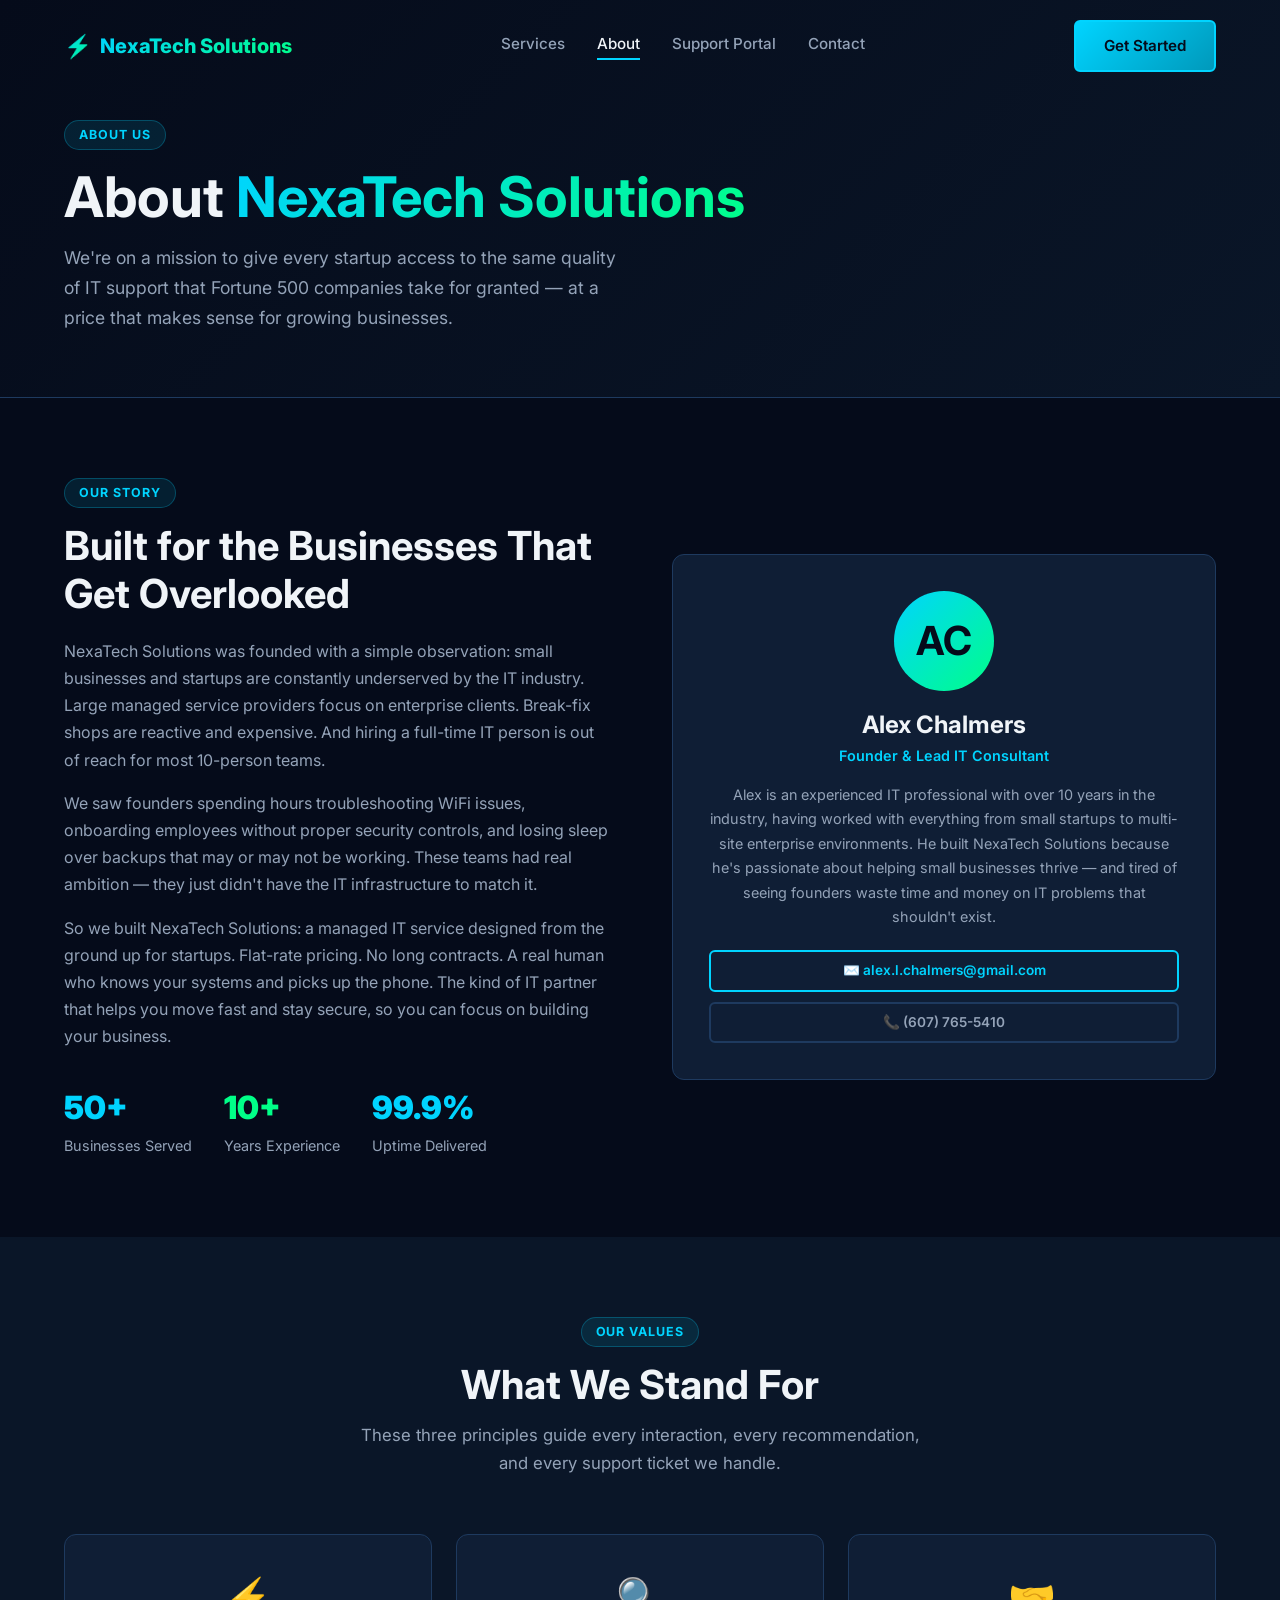
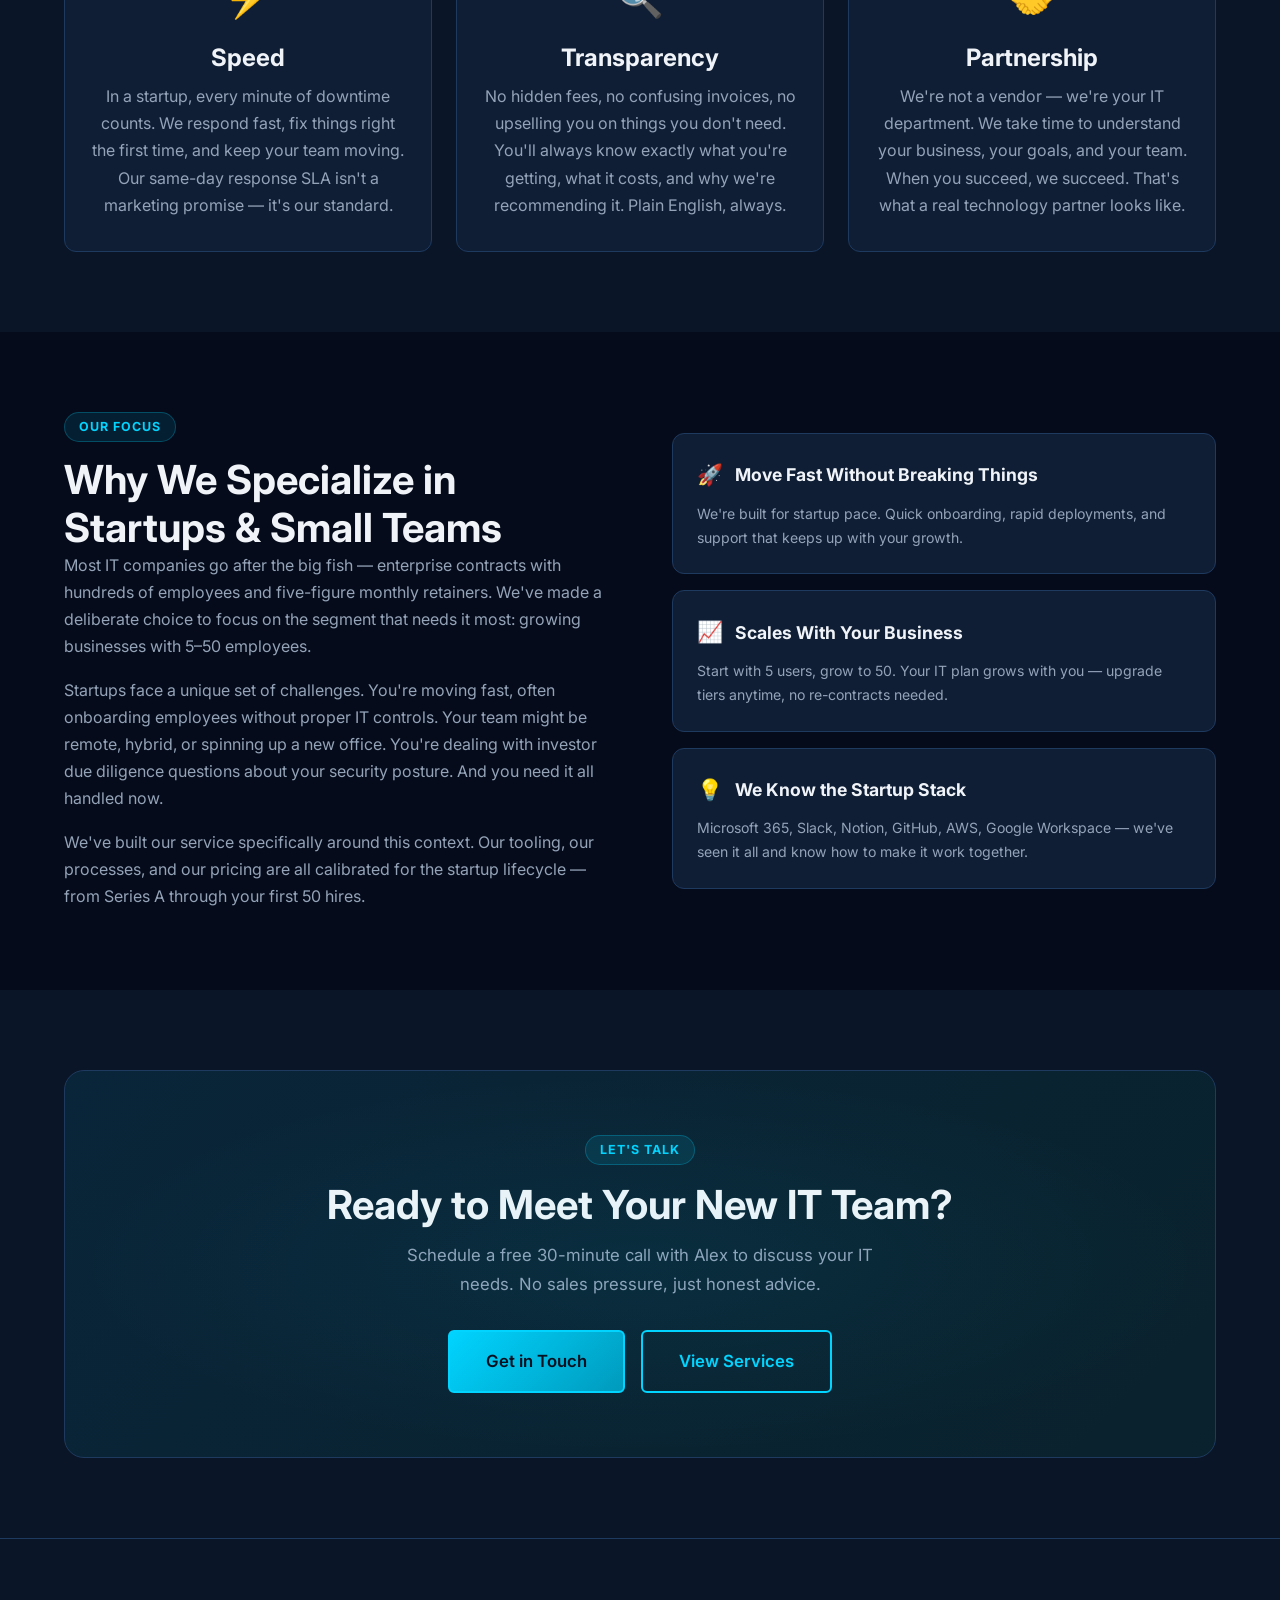
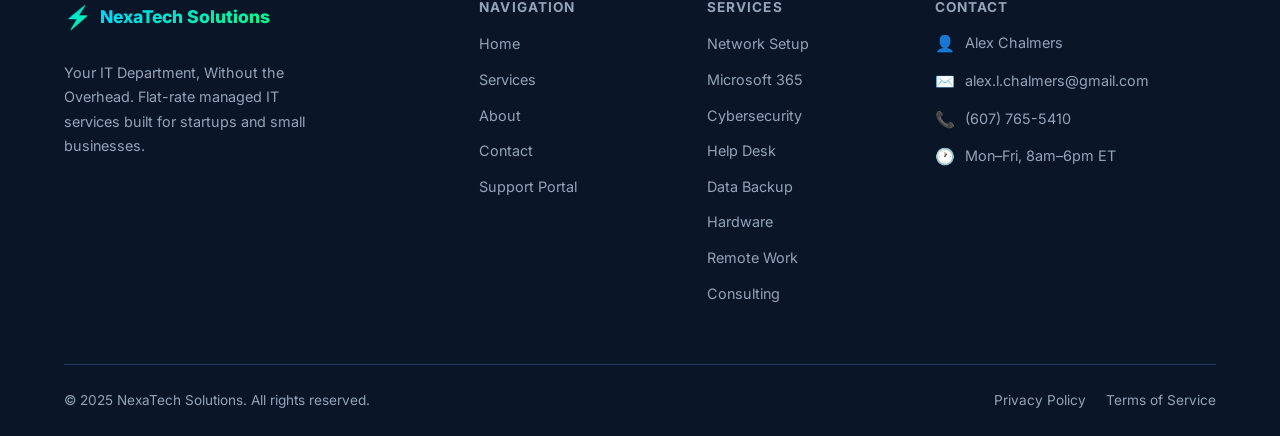
==== about.html @ a49eac21 "Initial commit of NexaTech Solutions IT services app Includes the customer portal, admin panel, tick" ====
<!DOCTYPE html>
<html lang="en">
<head>
  <meta charset="UTF-8" />
  <meta name="viewport" content="width=device-width, initial-scale=1.0" />
  <meta name="description" content="About NexaTech Solutions — Founded by Alex Chalmers to give startups access to enterprise-level IT support without enterprise cost." />
  <title>About — NexaTech Solutions</title>
  <link rel="stylesheet" href="assets/css/styles.css" />
  <link rel="preconnect" href="https://fonts.googleapis.com" />
  <link rel="preconnect" href="https://fonts.gstatic.com" crossorigin />
  <link href="https://fonts.googleapis.com/css2?family=Inter:wght@300;400;500;600;700;800;900&display=swap" rel="stylesheet" />
</head>
<body>

  <!-- NAVIGATION -->
  <nav class="navbar" id="navbar">
    <div class="container">
      <div class="nav-inner">
        <a href="index.html" class="nav-logo">
          <span class="logo-icon">⚡</span>
          <span>NexaTech Solutions</span>
        </a>
        <div class="nav-links">
          <a href="services.html">Services</a>
          <a href="about.html" class="active">About</a>
          <a href="portal/index.php">Support Portal</a>
          <a href="contact.html">Contact</a>
        </div>
        <div class="nav-cta">
          <a href="contact.html" class="btn btn-primary">Get Started</a>
        </div>
        <button class="hamburger" id="hamburger" aria-label="Toggle menu">
          <span></span><span></span><span></span>
        </button>
      </div>
      <div class="mobile-menu" id="mobile-menu">
        <a href="services.html">Services</a>
        <a href="about.html">About</a>
        <a href="portal/index.php">Support Portal</a>
        <a href="contact.html">Contact</a>
        <a href="contact.html" class="btn btn-primary">Get Started</a>
      </div>
    </div>
  </nav>

  <!-- PAGE HERO -->
  <section class="page-hero">
    <div class="container">
      <div class="section-tag">About Us</div>
      <h1>About <span class="gradient-text">NexaTech Solutions</span></h1>
      <p>We're on a mission to give every startup access to the same quality of IT support that Fortune 500 companies take for granted — at a price that makes sense for growing businesses.</p>
    </div>
  </section>

  <!-- OUR STORY -->
  <section class="section">
    <div class="container">
      <div class="about-story animate-on-scroll">
        <div class="about-story-text">
          <div class="section-tag">Our Story</div>
          <h2>Built for the Businesses That Get Overlooked</h2>
          <p>NexaTech Solutions was founded with a simple observation: small businesses and startups are constantly underserved by the IT industry. Large managed service providers focus on enterprise clients. Break-fix shops are reactive and expensive. And hiring a full-time IT person is out of reach for most 10-person teams.</p>
          <p>We saw founders spending hours troubleshooting WiFi issues, onboarding employees without proper security controls, and losing sleep over backups that may or may not be working. These teams had real ambition — they just didn't have the IT infrastructure to match it.</p>
          <p>So we built NexaTech Solutions: a managed IT service designed from the ground up for startups. Flat-rate pricing. No long contracts. A real human who knows your systems and picks up the phone. The kind of IT partner that helps you move fast and stay secure, so you can focus on building your business.</p>
          <div style="display:flex;gap:32px;margin-top:32px;flex-wrap:wrap;">
            <div>
              <div style="font-size:2rem;font-weight:900;color:var(--accent-cyan);">50+</div>
              <div style="font-size:.9rem;color:var(--text-secondary);">Businesses Served</div>
            </div>
            <div>
              <div style="font-size:2rem;font-weight:900;color:var(--accent-green);">10+</div>
              <div style="font-size:.9rem;color:var(--text-secondary);">Years Experience</div>
            </div>
            <div>
              <div style="font-size:2rem;font-weight:900;color:var(--accent-cyan);">99.9%</div>
              <div style="font-size:.9rem;color:var(--text-secondary);">Uptime Delivered</div>
            </div>
          </div>
        </div>

        <div class="about-profile">
          <div class="profile-avatar">AC</div>
          <h3>Alex Chalmers</h3>
          <div class="title">Founder &amp; Lead IT Consultant</div>
          <p>Alex is an experienced IT professional with over 10 years in the industry, having worked with everything from small startups to multi-site enterprise environments. He built NexaTech Solutions because he's passionate about helping small businesses thrive — and tired of seeing founders waste time and money on IT problems that shouldn't exist.</p>
          <div style="margin-top:20px;display:flex;flex-direction:column;gap:10px;">
            <a href="mailto:alex.l.chalmers@gmail.com" class="btn btn-outline btn-sm" style="justify-content:center;">✉️ alex.l.chalmers@gmail.com</a>
            <a href="tel:+16077655410" class="btn btn-ghost btn-sm" style="justify-content:center;">📞 (607) 765-5410</a>
          </div>
        </div>
      </div>
    </div>
  </section>

  <!-- MISSION & VALUES -->
  <section class="section" style="background: var(--bg-secondary);">
    <div class="container">
      <div class="section-header centered">
        <div class="section-tag">Our Values</div>
        <h2>What We Stand For</h2>
        <p>These three principles guide every interaction, every recommendation, and every support ticket we handle.</p>
      </div>

      <div class="values-grid">
        <div class="value-card animate-on-scroll">
          <span class="value-icon">⚡</span>
          <h3>Speed</h3>
          <p>In a startup, every minute of downtime counts. We respond fast, fix things right the first time, and keep your team moving. Our same-day response SLA isn't a marketing promise — it's our standard.</p>
        </div>
        <div class="value-card animate-on-scroll delay-2">
          <span class="value-icon">🔍</span>
          <h3>Transparency</h3>
          <p>No hidden fees, no confusing invoices, no upselling you on things you don't need. You'll always know exactly what you're getting, what it costs, and why we're recommending it. Plain English, always.</p>
        </div>
        <div class="value-card animate-on-scroll delay-3">
          <span class="value-icon">🤝</span>
          <h3>Partnership</h3>
          <p>We're not a vendor — we're your IT department. We take time to understand your business, your goals, and your team. When you succeed, we succeed. That's what a real technology partner looks like.</p>
        </div>
      </div>
    </div>
  </section>

  <!-- WHY WE FOCUS ON STARTUPS -->
  <section class="section">
    <div class="container">
      <div style="display:grid;grid-template-columns:1fr 1fr;gap:64px;align-items:center;" class="animate-on-scroll">
        <div>
          <div class="section-tag">Our Focus</div>
          <h2>Why We Specialize in Startups &amp; Small Teams</h2>
          <p style="margin-bottom:16px;">Most IT companies go after the big fish — enterprise contracts with hundreds of employees and five-figure monthly retainers. We've made a deliberate choice to focus on the segment that needs it most: growing businesses with 5–50 employees.</p>
          <p style="margin-bottom:16px;">Startups face a unique set of challenges. You're moving fast, often onboarding employees without proper IT controls. Your team might be remote, hybrid, or spinning up a new office. You're dealing with investor due diligence questions about your security posture. And you need it all handled now.</p>
          <p>We've built our service specifically around this context. Our tooling, our processes, and our pricing are all calibrated for the startup lifecycle — from Series A through your first 50 hires.</p>
        </div>
        <div style="display:flex;flex-direction:column;gap:16px;">
          <div class="service-card" style="padding:24px;">
            <div style="display:flex;align-items:center;gap:12px;margin-bottom:10px;">
              <span style="font-size:1.3rem;">🚀</span>
              <h4 style="margin:0;">Move Fast Without Breaking Things</h4>
            </div>
            <p style="font-size:.88rem;margin:0;">We're built for startup pace. Quick onboarding, rapid deployments, and support that keeps up with your growth.</p>
          </div>
          <div class="service-card" style="padding:24px;">
            <div style="display:flex;align-items:center;gap:12px;margin-bottom:10px;">
              <span style="font-size:1.3rem;">📈</span>
              <h4 style="margin:0;">Scales With Your Business</h4>
            </div>
            <p style="font-size:.88rem;margin:0;">Start with 5 users, grow to 50. Your IT plan grows with you — upgrade tiers anytime, no re-contracts needed.</p>
          </div>
          <div class="service-card" style="padding:24px;">
            <div style="display:flex;align-items:center;gap:12px;margin-bottom:10px;">
              <span style="font-size:1.3rem;">💡</span>
              <h4 style="margin:0;">We Know the Startup Stack</h4>
            </div>
            <p style="font-size:.88rem;margin:0;">Microsoft 365, Slack, Notion, GitHub, AWS, Google Workspace — we've seen it all and know how to make it work together.</p>
          </div>
        </div>
      </div>
    </div>
  </section>

  <!-- BOTTOM CTA -->
  <section class="section" style="background: var(--bg-secondary);">
    <div class="container">
      <div class="cta-section animate-on-scroll">
        <div class="section-tag" style="margin-bottom:16px;">Let's Talk</div>
        <h2>Ready to Meet Your New IT Team?</h2>
        <p>Schedule a free 30-minute call with Alex to discuss your IT needs. No sales pressure, just honest advice.</p>
        <div class="ctas">
          <a href="contact.html" class="btn btn-primary btn-lg">Get in Touch</a>
          <a href="services.html" class="btn btn-outline btn-lg">View Services</a>
        </div>
      </div>
    </div>
  </section>

  <!-- FOOTER -->
  <footer class="footer">
    <div class="container">
      <div class="footer-grid">
        <div class="footer-brand">
          <a href="index.html" class="nav-logo">
            <span class="logo-icon">⚡</span>
            <span>NexaTech Solutions</span>
          </a>
          <p style="margin-top:12px;">Your IT Department, Without the Overhead. Flat-rate managed IT services built for startups and small businesses.</p>
        </div>
        <div class="footer-col">
          <h4>Navigation</h4>
          <ul>
            <li><a href="index.html">Home</a></li>
            <li><a href="services.html">Services</a></li>
            <li><a href="about.html">About</a></li>
            <li><a href="contact.html">Contact</a></li>
            <li><a href="portal/index.php">Support Portal</a></li>
          </ul>
        </div>
        <div class="footer-col">
          <h4>Services</h4>
          <ul>
            <li><a href="services.html#network">Network Setup</a></li>
            <li><a href="services.html#cloud">Microsoft 365</a></li>
            <li><a href="services.html#security">Cybersecurity</a></li>
            <li><a href="services.html#helpdesk">Help Desk</a></li>
            <li><a href="services.html#backup">Data Backup</a></li>
            <li><a href="services.html#hardware">Hardware</a></li>
            <li><a href="services.html#remote">Remote Work</a></li>
            <li><a href="services.html#consulting">Consulting</a></li>
          </ul>
        </div>
        <div class="footer-col">
          <h4>Contact</h4>
          <div class="footer-contact-item"><span class="icon">👤</span><span>Alex Chalmers</span></div>
          <div class="footer-contact-item"><span class="icon">✉️</span><a href="mailto:alex.l.chalmers@gmail.com">alex.l.chalmers@gmail.com</a></div>
          <div class="footer-contact-item"><span class="icon">📞</span><a href="tel:+16077655410">(607) 765-5410</a></div>
          <div class="footer-contact-item"><span class="icon">🕐</span><span>Mon–Fri, 8am–6pm ET</span></div>
        </div>
      </div>
      <div class="footer-bottom">
        <p>&copy; 2025 NexaTech Solutions. All rights reserved.</p>
        <div style="display:flex;gap:20px;">
          <a href="#">Privacy Policy</a>
          <a href="#">Terms of Service</a>
        </div>
      </div>
    </div>
  </footer>

  <script src="assets/js/main.js?v=2"></script>
</body>
</html>
---- assets/css/styles.css ----
/* ============================================================
   NexaTech Solutions — styles.css
   Dark, techy, startup-friendly theme
   ============================================================ */

/* --- Google Font Import --- */
@import url('https://fonts.googleapis.com/css2?family=Inter:wght@300;400;500;600;700;800;900&display=swap');

/* --- CSS Custom Properties --- */
:root {
  --bg-primary:    #050b1a;
  --bg-secondary:  #0a1628;
  --bg-card:       #0f1e35;
  --accent-cyan:   #00d4ff;
  --accent-green:  #00ff88;
  --text-primary:  #f0f4f8;
  --text-secondary:#94a3b8;
  --border:        #1e3a5f;

  --font-family: 'Inter', -apple-system, BlinkMacSystemFont, 'Segoe UI', sans-serif;
  --radius-sm:   6px;
  --radius-md:   12px;
  --radius-lg:   20px;
  --shadow-sm:   0 2px 8px rgba(0,0,0,.4);
  --shadow-md:   0 4px 24px rgba(0,0,0,.5);
  --shadow-lg:   0 8px 48px rgba(0,0,0,.6);
  --transition:  0.25s ease;
}

/* --- Reset / Normalize --- */
*, *::before, *::after { box-sizing: border-box; margin: 0; padding: 0; }
html { scroll-behavior: smooth; font-size: 16px; }
body {
  font-family: var(--font-family);
  background: var(--bg-primary);
  color: var(--text-primary);
  line-height: 1.6;
  overflow-x: hidden;
}
img { max-width: 100%; display: block; }
a { color: var(--accent-cyan); text-decoration: none; transition: color var(--transition); }
a:hover { color: var(--accent-green); }
ul { list-style: none; }
button { font-family: var(--font-family); cursor: pointer; border: none; outline: none; }
input, textarea, select {
  font-family: var(--font-family);
  outline: none;
  border: none;
  background: transparent;
}

/* --- Typography System --- */
h1,h2,h3,h4,h5,h6 {
  font-weight: 700;
  line-height: 1.2;
  color: var(--text-primary);
}
h1 { font-size: clamp(2rem, 5vw, 3.5rem); }
h2 { font-size: clamp(1.6rem, 3.5vw, 2.5rem); }
h3 { font-size: clamp(1.2rem, 2.5vw, 1.5rem); }
h4 { font-size: 1.1rem; }
p  { color: var(--text-secondary); line-height: 1.7; }
small { font-size: .85rem; color: var(--text-secondary); }

.gradient-text {
  background: linear-gradient(135deg, var(--accent-cyan), var(--accent-green));
  -webkit-background-clip: text;
  -webkit-text-fill-color: transparent;
  background-clip: text;
}

/* --- Utility Classes --- */
.container { max-width: 1200px; margin: 0 auto; padding: 0 24px; }
.section    { padding: 80px 0; }
.section-sm { padding: 48px 0; }
.text-center { text-align: center; }
.text-left   { text-align: left; }
.flex        { display: flex; }
.flex-center { display: flex; align-items: center; justify-content: center; }
.flex-between{ display: flex; align-items: center; justify-content: space-between; }
.flex-col    { flex-direction: column; }
.gap-1       { gap: 8px; }
.gap-2       { gap: 16px; }
.gap-3       { gap: 24px; }
.gap-4       { gap: 32px; }
.mt-1 { margin-top: 8px; }
.mt-2 { margin-top: 16px; }
.mt-3 { margin-top: 24px; }
.mt-4 { margin-top: 32px; }
.mb-1 { margin-bottom: 8px; }
.mb-2 { margin-bottom: 16px; }
.mb-3 { margin-bottom: 24px; }
.mb-4 { margin-bottom: 32px; }
.hidden { display: none !important; }
.sr-only { position:absolute; width:1px; height:1px; overflow:hidden; clip:rect(0,0,0,0); }

/* Scroll animation targets */
.animate-on-scroll { opacity: 0; transform: translateY(30px); transition: opacity .6s ease, transform .6s ease; }
.animate-on-scroll.visible { opacity: 1; transform: translateY(0); }

/* --- Buttons --- */
.btn {
  display: inline-flex;
  align-items: center;
  gap: 8px;
  padding: 12px 28px;
  border-radius: var(--radius-sm);
  font-size: .95rem;
  font-weight: 600;
  transition: all var(--transition);
  cursor: pointer;
  border: 2px solid transparent;
  text-decoration: none;
  white-space: nowrap;
}
.btn-primary {
  background: linear-gradient(135deg, var(--accent-cyan), #0099bb);
  color: #050b1a;
  border-color: var(--accent-cyan);
}
.btn-primary:hover {
  background: linear-gradient(135deg, var(--accent-green), #00cc66);
  border-color: var(--accent-green);
  color: #050b1a;
  transform: translateY(-2px);
  box-shadow: 0 6px 24px rgba(0,212,255,.35);
}
.btn-outline {
  background: transparent;
  color: var(--accent-cyan);
  border-color: var(--accent-cyan);
}
.btn-outline:hover {
  background: rgba(0,212,255,.1);
  color: var(--accent-cyan);
  transform: translateY(-2px);
  box-shadow: 0 6px 24px rgba(0,212,255,.2);
}
.btn-ghost {
  background: transparent;
  color: var(--text-secondary);
  border-color: var(--border);
}
.btn-ghost:hover { background: var(--bg-card); color: var(--text-primary); border-color: var(--accent-cyan); }
.btn-sm { padding: 8px 18px; font-size: .85rem; }
.btn-lg { padding: 16px 36px; font-size: 1.05rem; }
.btn-danger { background: #ff4d4d; color: #fff; border-color: #ff4d4d; }
.btn-danger:hover { background: #cc0000; border-color: #cc0000; }
.btn-success { background: var(--accent-green); color: #050b1a; border-color: var(--accent-green); }

/* --- Navigation --- */
.navbar {
  position: fixed;
  top: 0; left: 0; right: 0;
  z-index: 1000;
  padding: 20px 0;
  transition: background var(--transition), padding var(--transition), box-shadow var(--transition);
}
.navbar.scrolled {
  background: rgba(5,11,26,.95);
  backdrop-filter: blur(12px);
  padding: 12px 0;
  box-shadow: 0 2px 24px rgba(0,0,0,.5);
  border-bottom: 1px solid var(--border);
}
.nav-inner { display: flex; align-items: center; justify-content: space-between; }
.nav-logo {
  font-size: 1.25rem;
  font-weight: 800;
  color: var(--text-primary);
  text-decoration: none;
  display: flex;
  align-items: center;
  gap: 8px;
  transition: color var(--transition);
}
.nav-logo:hover { color: var(--accent-cyan); }
.nav-logo .logo-icon { font-size: 1.4rem; }
.nav-logo span { background: linear-gradient(135deg, var(--accent-cyan), var(--accent-green)); -webkit-background-clip: text; -webkit-text-fill-color: transparent; background-clip: text; }

.nav-links { display: flex; align-items: center; gap: 32px; }
.nav-links a {
  color: var(--text-secondary);
  font-size: .95rem;
  font-weight: 500;
  text-decoration: none;
  transition: color var(--transition);
  position: relative;
  padding-bottom: 4px;
}
.nav-links a::after {
  content: '';
  position: absolute;
  bottom: 0; left: 0;
  width: 0; height: 2px;
  background: var(--accent-cyan);
  transition: width var(--transition);
}
.nav-links a:hover, .nav-links a.active { color: var(--text-primary); }
.nav-links a:hover::after, .nav-links a.active::after { width: 100%; }

.nav-cta { display: flex; align-items: center; gap: 12px; }

.hamburger {
  display: none;
  flex-direction: column;
  gap: 5px;
  cursor: pointer;
  padding: 4px;
  background: none;
}
.hamburger span {
  display: block;
  width: 24px; height: 2px;
  background: var(--text-primary);
  border-radius: 2px;
  transition: all var(--transition);
}
.hamburger.open span:nth-child(1) { transform: translateY(7px) rotate(45deg); }
.hamburger.open span:nth-child(2) { opacity: 0; }
.hamburger.open span:nth-child(3) { transform: translateY(-7px) rotate(-45deg); }

.mobile-menu {
  display: none;
  flex-direction: column;
  gap: 0;
  background: rgba(5,11,26,.98);
  border-top: 1px solid var(--border);
  padding: 16px 0;
}
.mobile-menu.open { display: flex; }
.mobile-menu a {
  padding: 12px 24px;
  color: var(--text-secondary);
  font-weight: 500;
  border-bottom: 1px solid var(--border);
  transition: all var(--transition);
}
.mobile-menu a:last-child { border-bottom: none; }
.mobile-menu a:hover { color: var(--accent-cyan); background: rgba(0,212,255,.05); padding-left: 32px; }
.mobile-menu .btn { margin: 16px 24px 8px; width: calc(100% - 48px); justify-content: center; }

/* --- Hero Section --- */
.hero {
  min-height: 100vh;
  display: flex;
  align-items: center;
  position: relative;
  overflow: hidden;
  padding-top: 80px;
  background: linear-gradient(135deg, var(--bg-primary) 0%, #071122 50%, var(--bg-secondary) 100%);
}
.hero::before {
  content: '';
  position: absolute;
  top: -20%; left: -10%;
  width: 60%; height: 80%;
  background: radial-gradient(ellipse at center, rgba(0,212,255,.08) 0%, transparent 70%);
  pointer-events: none;
}
.hero::after {
  content: '';
  position: absolute;
  bottom: -20%; right: -10%;
  width: 60%; height: 80%;
  background: radial-gradient(ellipse at center, rgba(0,255,136,.06) 0%, transparent 70%);
  pointer-events: none;
}
.hero-content { position: relative; z-index: 1; max-width: 780px; }
.hero-badge {
  display: inline-flex;
  align-items: center;
  gap: 8px;
  background: rgba(0,212,255,.1);
  border: 1px solid rgba(0,212,255,.3);
  color: var(--accent-cyan);
  padding: 6px 16px;
  border-radius: 100px;
  font-size: .85rem;
  font-weight: 600;
  margin-bottom: 24px;
  letter-spacing: .05em;
}
.hero h1 { margin-bottom: 20px; }
.hero p.hero-sub {
  font-size: clamp(1rem, 2vw, 1.2rem);
  color: var(--text-secondary);
  max-width: 580px;
  margin-bottom: 36px;
  line-height: 1.7;
}
.hero-ctas { display: flex; gap: 16px; flex-wrap: wrap; }

/* Floating tech elements */
.hero-float {
  position: absolute;
  right: 0; top: 50%;
  transform: translateY(-50%);
  width: 45%;
  pointer-events: none;
  opacity: .5;
  z-index: 0;
}
.float-card {
  background: var(--bg-card);
  border: 1px solid var(--border);
  border-radius: var(--radius-md);
  padding: 16px 20px;
  margin-bottom: 16px;
  font-size: .8rem;
  font-family: 'Courier New', monospace;
  color: var(--accent-cyan);
  animation: floatUp 6s ease-in-out infinite;
  box-shadow: 0 0 24px rgba(0,212,255,.1);
}
.float-card:nth-child(2) { animation-delay: -2s; margin-left: 32px; color: var(--accent-green); }
.float-card:nth-child(3) { animation-delay: -4s; }
@keyframes floatUp { 0%,100% { transform: translateY(0); } 50% { transform: translateY(-12px); } }

/* --- Stats Row --- */
.stats-row {
  background: var(--bg-secondary);
  border-top: 1px solid var(--border);
  border-bottom: 1px solid var(--border);
  padding: 40px 0;
}
.stats-grid { display: grid; grid-template-columns: repeat(3, 1fr); gap: 32px; text-align: center; }
.stat-item h3 {
  font-size: clamp(2rem, 4vw, 2.8rem);
  font-weight: 900;
  background: linear-gradient(135deg, var(--accent-cyan), var(--accent-green));
  -webkit-background-clip: text; -webkit-text-fill-color: transparent; background-clip: text;
  margin-bottom: 4px;
}
.stat-item p { font-size: .95rem; color: var(--text-secondary); font-weight: 500; }

/* --- Section Headers --- */
.section-header { margin-bottom: 56px; }
.section-header h2 { margin-bottom: 12px; }
.section-header p { font-size: 1.05rem; max-width: 580px; }
.section-header.centered { text-align: center; }
.section-header.centered p { margin: 0 auto; }
.section-tag {
  display: inline-block;
  background: rgba(0,212,255,.1);
  color: var(--accent-cyan);
  border: 1px solid rgba(0,212,255,.25);
  padding: 4px 14px;
  border-radius: 100px;
  font-size: .78rem;
  font-weight: 700;
  letter-spacing: .08em;
  text-transform: uppercase;
  margin-bottom: 14px;
}

/* --- Services Grid --- */
.services-grid { display: grid; grid-template-columns: repeat(3, 1fr); gap: 24px; }
.service-card {
  background: var(--bg-card);
  border: 1px solid var(--border);
  border-radius: var(--radius-md);
  padding: 32px 28px;
  transition: all var(--transition);
  position: relative;
  overflow: hidden;
}
.service-card::before {
  content: '';
  position: absolute;
  top: 0; left: 0; right: 0;
  height: 2px;
  background: linear-gradient(90deg, var(--accent-cyan), var(--accent-green));
  opacity: 0;
  transition: opacity var(--transition);
}
.service-card:hover {
  transform: translateY(-6px);
  border-color: rgba(0,212,255,.4);
  box-shadow: 0 12px 40px rgba(0,212,255,.12);
}
.service-card:hover::before { opacity: 1; }
.service-icon {
  width: 52px; height: 52px;
  background: linear-gradient(135deg, rgba(0,212,255,.15), rgba(0,255,136,.1));
  border: 1px solid rgba(0,212,255,.25);
  border-radius: var(--radius-sm);
  display: flex; align-items: center; justify-content: center;
  font-size: 1.5rem;
  margin-bottom: 20px;
}
.service-card h3 { font-size: 1.05rem; margin-bottom: 10px; }
.service-card p { font-size: .9rem; margin-bottom: 20px; }
.service-card a.learn-more {
  font-size: .85rem;
  font-weight: 600;
  color: var(--accent-cyan);
  display: inline-flex;
  align-items: center;
  gap: 6px;
}
.service-card a.learn-more::after { content: '→'; transition: transform var(--transition); }
.service-card:hover a.learn-more::after { transform: translateX(4px); }

/* Services page — detailed service blocks */
.service-detail {
  background: var(--bg-card);
  border: 1px solid var(--border);
  border-radius: var(--radius-md);
  padding: 40px 36px;
  margin-bottom: 28px;
  display: grid;
  grid-template-columns: 64px 1fr;
  gap: 28px;
  transition: border-color var(--transition);
}
.service-detail:hover { border-color: rgba(0,212,255,.3); }
.service-detail .service-icon { margin-bottom: 0; width: 64px; height: 64px; font-size: 1.8rem; flex-shrink: 0; }
.service-detail h3 { font-size: 1.25rem; margin-bottom: 8px; }
.service-detail p.service-intro { margin-bottom: 16px; }
.service-detail ul.service-bullets {
  display: grid; grid-template-columns: 1fr 1fr; gap: 8px;
}
.service-detail ul.service-bullets li {
  font-size: .9rem;
  color: var(--text-secondary);
  padding-left: 20px;
  position: relative;
}
.service-detail ul.service-bullets li::before {
  content: '✓';
  position: absolute; left: 0;
  color: var(--accent-green);
  font-weight: 700;
}
.service-detail .who-its-for {
  margin-top: 14px;
  display: inline-flex;
  align-items: center;
  gap: 6px;
  background: rgba(0,255,136,.08);
  border: 1px solid rgba(0,255,136,.2);
  color: var(--accent-green);
  padding: 5px 12px;
  border-radius: 100px;
  font-size: .8rem;
  font-weight: 600;
}

/* --- Why NexaTech Feature Cards --- */
.features-grid { display: grid; grid-template-columns: repeat(4, 1fr); gap: 20px; }
.feature-card {
  background: var(--bg-card);
  border: 1px solid var(--border);
  border-radius: var(--radius-md);
  padding: 28px 24px;
  text-align: center;
  transition: all var(--transition);
}
.feature-card:hover { transform: translateY(-4px); border-color: rgba(0,212,255,.3); box-shadow: var(--shadow-md); }
.feature-icon { font-size: 2.2rem; margin-bottom: 16px; display: block; }
.feature-card h4 { margin-bottom: 10px; font-size: 1rem; }
.feature-card p { font-size: .88rem; }

/* --- Pricing Cards --- */
.pricing-grid { display: grid; grid-template-columns: repeat(3, 1fr); gap: 24px; align-items: start; }
.pricing-card {
  background: var(--bg-card);
  border: 1px solid var(--border);
  border-radius: var(--radius-md);
  padding: 36px 28px;
  position: relative;
  transition: all var(--transition);
}
.pricing-card.featured {
  background: linear-gradient(145deg, #0d1f38, #0f2640);
  border: 2px solid var(--accent-cyan);
  transform: scale(1.04);
  box-shadow: 0 0 40px rgba(0,212,255,.18);
}
.pricing-card:hover { box-shadow: var(--shadow-lg); }
.pricing-badge {
  position: absolute;
  top: -14px; left: 50%;
  transform: translateX(-50%);
  background: linear-gradient(135deg, var(--accent-cyan), var(--accent-green));
  color: #050b1a;
  padding: 5px 18px;
  border-radius: 100px;
  font-size: .78rem;
  font-weight: 800;
  letter-spacing: .05em;
  text-transform: uppercase;
  white-space: nowrap;
}
.pricing-tier { font-size: .85rem; font-weight: 700; color: var(--accent-cyan); letter-spacing: .1em; text-transform: uppercase; margin-bottom: 8px; }
.pricing-price { font-size: 2.8rem; font-weight: 900; color: var(--text-primary); margin-bottom: 4px; }
.pricing-price span { font-size: 1rem; font-weight: 400; color: var(--text-secondary); }
.pricing-subtitle { font-size: .9rem; color: var(--text-secondary); margin-bottom: 24px; padding-bottom: 24px; border-bottom: 1px solid var(--border); }
.pricing-features { margin-bottom: 28px; }
.pricing-features li {
  display: flex; align-items: flex-start; gap: 10px;
  padding: 8px 0;
  font-size: .9rem;
  color: var(--text-secondary);
  border-bottom: 1px solid rgba(30,58,95,.5);
}
.pricing-features li:last-child { border-bottom: none; }
.pricing-features li .check { color: var(--accent-green); font-weight: 700; flex-shrink: 0; margin-top: 2px; }
.pricing-card .btn { width: 100%; justify-content: center; }

/* --- How It Works --- */
.steps-grid { display: grid; grid-template-columns: repeat(3, 1fr); gap: 32px; position: relative; }
.steps-grid::before {
  content: '';
  position: absolute;
  top: 36px; left: calc(16.666% + 16px); right: calc(16.666% + 16px);
  height: 1px;
  background: linear-gradient(90deg, var(--accent-cyan), var(--accent-green));
  opacity: .3;
}
.step-card { text-align: center; padding: 24px; }
.step-number {
  width: 72px; height: 72px;
  background: linear-gradient(135deg, var(--accent-cyan), var(--accent-green));
  border-radius: 50%;
  display: flex; align-items: center; justify-content: center;
  font-size: 1.5rem; font-weight: 900;
  color: #050b1a;
  margin: 0 auto 20px;
  position: relative;
  z-index: 1;
}
.step-card h3 { margin-bottom: 10px; }
.step-card p { font-size: .92rem; }

/* --- CTA Section --- */
.cta-section {
  background: linear-gradient(135deg, rgba(0,212,255,.08), rgba(0,255,136,.05));
  border: 1px solid var(--border);
  border-radius: var(--radius-lg);
  padding: 64px 48px;
  text-align: center;
  position: relative;
  overflow: hidden;
}
.cta-section::before {
  content: '';
  position: absolute;
  inset: 0;
  background: radial-gradient(ellipse at center, rgba(0,212,255,.06) 0%, transparent 70%);
}
.cta-section h2 { margin-bottom: 12px; }
.cta-section p { max-width: 480px; margin: 0 auto 32px; font-size: 1.05rem; }
.cta-section .ctas { display: flex; gap: 16px; justify-content: center; flex-wrap: wrap; }

/* --- FAQ Section --- */
.faq-list { max-width: 760px; margin: 0 auto; }
.faq-item {
  background: var(--bg-card);
  border: 1px solid var(--border);
  border-radius: var(--radius-sm);
  margin-bottom: 12px;
  overflow: hidden;
  transition: border-color var(--transition);
}
.faq-item:hover { border-color: rgba(0,212,255,.3); }
.faq-question {
  display: flex; align-items: center; justify-content: space-between;
  padding: 20px 24px;
  cursor: pointer;
  font-weight: 600;
  color: var(--text-primary);
  transition: color var(--transition);
}
.faq-question:hover { color: var(--accent-cyan); }
.faq-icon { font-size: 1.2rem; color: var(--accent-cyan); transition: transform var(--transition); flex-shrink: 0; }
.faq-answer { padding: 0 24px; max-height: 0; overflow: hidden; transition: max-height .4s ease, padding .4s ease; }
.faq-answer p { font-size: .93rem; padding-bottom: 20px; }
.faq-item.open .faq-answer { max-height: 300px; }
.faq-item.open .faq-icon { transform: rotate(45deg); }

/* --- About Page --- */
.about-hero { background: linear-gradient(135deg, var(--bg-primary), var(--bg-secondary)); border-bottom: 1px solid var(--border); }
.about-story { display: grid; grid-template-columns: 1fr 1fr; gap: 64px; align-items: center; }
.about-story-text h2 { margin-bottom: 20px; }
.about-story-text p { margin-bottom: 16px; }
.about-profile {
  background: var(--bg-card);
  border: 1px solid var(--border);
  border-radius: var(--radius-md);
  padding: 36px;
  text-align: center;
}
.profile-avatar {
  width: 100px; height: 100px;
  background: linear-gradient(135deg, var(--accent-cyan), var(--accent-green));
  border-radius: 50%;
  display: flex; align-items: center; justify-content: center;
  font-size: 2.5rem;
  margin: 0 auto 20px;
  font-weight: 700;
  color: #050b1a;
}
.about-profile h3 { margin-bottom: 4px; }
.about-profile .title { color: var(--accent-cyan); font-size: .9rem; font-weight: 600; margin-bottom: 16px; }
.about-profile p { font-size: .9rem; }
.values-grid { display: grid; grid-template-columns: repeat(3, 1fr); gap: 24px; }
.value-card {
  background: var(--bg-card);
  border: 1px solid var(--border);
  border-radius: var(--radius-md);
  padding: 32px 24px;
  text-align: center;
  transition: all var(--transition);
}
.value-card:hover { transform: translateY(-4px); border-color: rgba(0,212,255,.3); }
.value-icon { font-size: 2.4rem; margin-bottom: 16px; display: block; }
.value-card h3 { margin-bottom: 10px; }

/* --- Contact Page --- */
.contact-grid { display: grid; grid-template-columns: 3fr 2fr; gap: 40px; align-items: start; }
.contact-form-card, .contact-info-card {
  background: var(--bg-card);
  border: 1px solid var(--border);
  border-radius: var(--radius-md);
  padding: 40px 36px;
}
.contact-info-card h3 { margin-bottom: 24px; }
.contact-info-item {
  display: flex; align-items: flex-start; gap: 14px;
  padding: 16px 0;
  border-bottom: 1px solid var(--border);
}
.contact-info-item:last-of-type { border-bottom: none; }
.contact-info-icon { font-size: 1.3rem; flex-shrink: 0; margin-top: 2px; }
.contact-info-item h4 { font-size: .85rem; color: var(--text-secondary); margin-bottom: 4px; text-transform: uppercase; letter-spacing: .06em; }
.contact-info-item p, .contact-info-item a { font-size: .95rem; color: var(--text-primary); font-weight: 500; }
.contact-info-item a:hover { color: var(--accent-cyan); }
.response-badge {
  display: inline-flex; align-items: center; gap: 8px;
  background: rgba(0,255,136,.1);
  border: 1px solid rgba(0,255,136,.3);
  color: var(--accent-green);
  padding: 8px 16px;
  border-radius: var(--radius-sm);
  font-size: .85rem;
  font-weight: 600;
  margin-top: 16px;
  width: 100%;
  justify-content: center;
}
.map-placeholder {
  background: var(--bg-secondary);
  border: 1px dashed var(--border);
  border-radius: var(--radius-md);
  padding: 40px;
  text-align: center;
  margin-top: 32px;
}
.map-placeholder .map-icon { font-size: 2.5rem; margin-bottom: 12px; }
.map-placeholder p { color: var(--text-secondary); font-size: .95rem; }

/* --- Forms --- */
.form-group { margin-bottom: 20px; }
.form-row { display: grid; grid-template-columns: 1fr 1fr; gap: 20px; }
.form-label {
  display: block;
  font-size: .85rem;
  font-weight: 600;
  color: var(--text-secondary);
  margin-bottom: 8px;
  text-transform: uppercase;
  letter-spacing: .05em;
}
.form-control {
  width: 100%;
  background: var(--bg-secondary);
  border: 1px solid var(--border);
  border-radius: var(--radius-sm);
  padding: 12px 16px;
  color: var(--text-primary);
  font-size: .95rem;
  transition: border-color var(--transition), box-shadow var(--transition);
}
.form-control:focus {
  border-color: var(--accent-cyan);
  box-shadow: 0 0 0 3px rgba(0,212,255,.12);
}
.form-control::placeholder { color: var(--text-secondary); opacity: .6; }
textarea.form-control { resize: vertical; min-height: 130px; }
select.form-control { appearance: none; cursor: pointer; background-image: url("data:image/svg+xml,%3Csvg xmlns='http://www.w3.org/2000/svg' width='12' height='8' viewBox='0 0 12 8'%3E%3Cpath d='M1 1l5 5 5-5' stroke='%2394a3b8' stroke-width='1.5' fill='none' stroke-linecap='round'/%3E%3C/svg%3E"); background-repeat: no-repeat; background-position: right 14px center; padding-right: 40px; }
select.form-control option { background: var(--bg-card); color: var(--text-primary); }
.form-check { display: flex; align-items: center; gap: 10px; }
.form-check input[type=checkbox] { width: 16px; height: 16px; accent-color: var(--accent-cyan); cursor: pointer; }
.form-check label { font-size: .9rem; color: var(--text-secondary); cursor: pointer; }
.form-error { font-size: .8rem; color: #ff6b6b; margin-top: 6px; }
.form-success { font-size: .9rem; color: var(--accent-green); margin-top: 8px; font-weight: 500; }
.alert {
  padding: 14px 18px;
  border-radius: var(--radius-sm);
  font-size: .9rem;
  font-weight: 500;
  margin-bottom: 20px;
}
.alert-success { background: rgba(0,255,136,.1); border: 1px solid rgba(0,255,136,.3); color: var(--accent-green); }
.alert-error { background: rgba(255,77,77,.1); border: 1px solid rgba(255,77,77,.3); color: #ff6b6b; }
.alert-info { background: rgba(0,212,255,.1); border: 1px solid rgba(0,212,255,.3); color: var(--accent-cyan); }

/* --- Footer --- */
.footer {
  background: var(--bg-secondary);
  border-top: 1px solid var(--border);
  padding: 60px 0 24px;
}
.footer-grid { display: grid; grid-template-columns: 2fr 1fr 1fr 1.5fr; gap: 40px; margin-bottom: 48px; }
.footer-brand .nav-logo { font-size: 1.1rem; margin-bottom: 14px; display: inline-flex; }
.footer-brand p { font-size: .9rem; color: var(--text-secondary); max-width: 260px; }
.footer-col h4 { font-size: .85rem; font-weight: 700; color: var(--text-secondary); text-transform: uppercase; letter-spacing: .08em; margin-bottom: 16px; }
.footer-col ul li { margin-bottom: 10px; }
.footer-col ul li a { font-size: .9rem; color: var(--text-secondary); transition: color var(--transition); }
.footer-col ul li a:hover { color: var(--accent-cyan); }
.footer-contact-item { display: flex; align-items: flex-start; gap: 10px; margin-bottom: 12px; font-size: .9rem; }
.footer-contact-item .icon { color: var(--accent-cyan); flex-shrink: 0; font-size: 1rem; }
.footer-contact-item a, .footer-contact-item span { color: var(--text-secondary); transition: color var(--transition); }
.footer-contact-item a:hover { color: var(--accent-cyan); }
.footer-bottom { border-top: 1px solid var(--border); padding-top: 24px; display: flex; align-items: center; justify-content: space-between; flex-wrap: wrap; gap: 12px; }
.footer-bottom p { font-size: .85rem; color: var(--text-secondary); }
.footer-bottom a { color: var(--text-secondary); font-size: .85rem; }
.footer-bottom a:hover { color: var(--accent-cyan); }

/* ============================================================
   PORTAL & ADMIN STYLES
   ============================================================ */

/* Portal body wrapper */
body.portal-body, body.admin-body {
  background: var(--bg-primary);
  min-height: 100vh;
}

/* Auth pages (login/register) */
.auth-page {
  min-height: 100vh;
  display: flex;
  align-items: center;
  justify-content: center;
  padding: 40px 24px;
  background: linear-gradient(135deg, var(--bg-primary), var(--bg-secondary));
}
.auth-container { width: 100%; max-width: 480px; }
.auth-logo {
  text-align: center;
  margin-bottom: 32px;
}
.auth-logo a { font-size: 1.5rem; font-weight: 800; }
.auth-logo p { font-size: .9rem; color: var(--text-secondary); margin-top: 6px; }
.auth-card {
  background: var(--bg-card);
  border: 1px solid var(--border);
  border-radius: var(--radius-md);
  overflow: hidden;
}
.auth-tabs { display: flex; border-bottom: 1px solid var(--border); }
.auth-tab {
  flex: 1;
  padding: 16px;
  text-align: center;
  font-size: .9rem;
  font-weight: 600;
  color: var(--text-secondary);
  cursor: pointer;
  transition: all var(--transition);
  background: none;
  border: none;
  border-bottom: 2px solid transparent;
}
.auth-tab.active { color: var(--accent-cyan); border-bottom-color: var(--accent-cyan); background: rgba(0,212,255,.05); }
.auth-form-area { padding: 32px; }
.auth-form { display: none; }
.auth-form.active { display: block; }
.auth-footer { text-align: center; margin-top: 20px; font-size: .85rem; color: var(--text-secondary); }
.auth-footer a { color: var(--accent-cyan); }

/* Portal/Admin Layout */
.app-layout {
  display: flex;
  min-height: 100vh;
}

/* Sidebar */
.sidebar {
  width: 260px;
  flex-shrink: 0;
  background: var(--bg-secondary);
  border-right: 1px solid var(--border);
  display: flex;
  flex-direction: column;
  position: fixed;
  top: 0; left: 0; bottom: 0;
  z-index: 100;
  overflow-y: auto;
}
.sidebar-logo {
  padding: 24px 20px;
  border-bottom: 1px solid var(--border);
}
.sidebar-logo a { font-size: 1.1rem; font-weight: 800; color: var(--text-primary); display: flex; align-items: center; gap: 8px; }
.sidebar-logo .badge { font-size: .65rem; background: rgba(0,212,255,.2); color: var(--accent-cyan); border: 1px solid rgba(0,212,255,.3); padding: 2px 8px; border-radius: 100px; font-weight: 700; letter-spacing: .05em; text-transform: uppercase; }
.sidebar-user {
  padding: 20px;
  border-bottom: 1px solid var(--border);
}
.sidebar-user .avatar {
  width: 40px; height: 40px;
  background: linear-gradient(135deg, var(--accent-cyan), var(--accent-green));
  border-radius: 50%;
  display: flex; align-items: center; justify-content: center;
  font-weight: 700; color: #050b1a;
  font-size: .95rem;
  flex-shrink: 0;
}
.sidebar-user .user-info h4 { font-size: .9rem; margin-bottom: 2px; }
.sidebar-user .user-info span { font-size: .78rem; color: var(--text-secondary); }
.sidebar-nav { flex: 1; padding: 16px 0; }
.sidebar-nav a {
  display: flex; align-items: center; gap: 12px;
  padding: 11px 20px;
  color: var(--text-secondary);
  font-size: .92rem;
  font-weight: 500;
  transition: all var(--transition);
  border-left: 3px solid transparent;
  text-decoration: none;
}
.sidebar-nav a:hover { color: var(--text-primary); background: rgba(0,212,255,.05); border-left-color: rgba(0,212,255,.4); }
.sidebar-nav a.active { color: var(--accent-cyan); background: rgba(0,212,255,.08); border-left-color: var(--accent-cyan); }
.sidebar-nav a .nav-icon { font-size: 1.1rem; width: 20px; text-align: center; flex-shrink: 0; }
.sidebar-footer {
  padding: 16px 20px;
  border-top: 1px solid var(--border);
}
.sidebar-footer a { display: flex; align-items: center; gap: 10px; color: var(--text-secondary); font-size: .88rem; transition: color var(--transition); }
.sidebar-footer a:hover { color: #ff6b6b; }

/* Main content area */
.main-content {
  flex: 1;
  margin-left: 260px;
  min-height: 100vh;
  background: var(--bg-primary);
}
.topbar {
  background: var(--bg-secondary);
  border-bottom: 1px solid var(--border);
  padding: 16px 32px;
  display: flex; align-items: center; justify-content: space-between;
  position: sticky; top: 0; z-index: 50;
}
.topbar h1 { font-size: 1.25rem; }
.topbar-actions { display: flex; align-items: center; gap: 12px; }
.content-area { padding: 32px; }

/* Dashboard stat cards */
.dash-stats { display: grid; grid-template-columns: repeat(4, 1fr); gap: 20px; margin-bottom: 32px; }
.dash-stat-card {
  background: var(--bg-card);
  border: 1px solid var(--border);
  border-radius: var(--radius-md);
  padding: 24px 20px;
  transition: all var(--transition);
}
.dash-stat-card:hover { border-color: rgba(0,212,255,.3); transform: translateY(-2px); }
.dash-stat-card .stat-label { font-size: .78rem; font-weight: 700; text-transform: uppercase; letter-spacing: .08em; color: var(--text-secondary); margin-bottom: 8px; }
.dash-stat-card .stat-value { font-size: 2rem; font-weight: 900; color: var(--text-primary); margin-bottom: 4px; }
.dash-stat-card .stat-value.cyan { color: var(--accent-cyan); }
.dash-stat-card .stat-value.green { color: var(--accent-green); }
.dash-stat-card .stat-value.yellow { color: #fbbf24; }
.dash-stat-card .stat-value.red { color: #ff6b6b; }
.dash-stat-card .stat-sub { font-size: .8rem; color: var(--text-secondary); }

/* Cards */
.card {
  background: var(--bg-card);
  border: 1px solid var(--border);
  border-radius: var(--radius-md);
  overflow: hidden;
  margin-bottom: 24px;
}
.card-header {
  padding: 18px 24px;
  border-bottom: 1px solid var(--border);
  display: flex; align-items: center; justify-content: space-between;
}
.card-header h3 { font-size: 1rem; margin: 0; }
.card-body { padding: 24px; }
.card-body.no-pad { padding: 0; }

/* Tables */
.table-responsive { overflow-x: auto; }
table.data-table { width: 100%; border-collapse: collapse; }
.data-table th {
  padding: 12px 16px;
  text-align: left;
  font-size: .75rem;
  font-weight: 700;
  text-transform: uppercase;
  letter-spacing: .08em;
  color: var(--text-secondary);
  border-bottom: 1px solid var(--border);
  white-space: nowrap;
  background: rgba(10,22,40,.5);
}
.data-table td {
  padding: 14px 16px;
  font-size: .9rem;
  color: var(--text-primary);
  border-bottom: 1px solid rgba(30,58,95,.4);
  vertical-align: middle;
}
.data-table tr:last-child td { border-bottom: none; }
.data-table tr:hover td { background: rgba(0,212,255,.03); }
.data-table .td-secondary { color: var(--text-secondary); font-size: .85rem; }

/* Badges */
.badge {
  display: inline-flex; align-items: center; gap: 4px;
  padding: 3px 10px;
  border-radius: 100px;
  font-size: .75rem;
  font-weight: 700;
  white-space: nowrap;
}
.badge-open    { background: rgba(0,212,255,.15); color: var(--accent-cyan); border: 1px solid rgba(0,212,255,.3); }
.badge-in_progress { background: rgba(251,191,36,.15); color: #fbbf24; border: 1px solid rgba(251,191,36,.3); }
.badge-waiting { background: rgba(148,163,184,.15); color: #94a3b8; border: 1px solid rgba(148,163,184,.3); }
.badge-resolved { background: rgba(0,255,136,.15); color: var(--accent-green); border: 1px solid rgba(0,255,136,.3); }
.badge-closed  { background: rgba(100,116,139,.15); color: #64748b; border: 1px solid rgba(100,116,139,.3); }
.badge-low     { background: rgba(148,163,184,.12); color: #94a3b8; border: 1px solid rgba(148,163,184,.25); }
.badge-medium  { background: rgba(0,212,255,.12); color: var(--accent-cyan); border: 1px solid rgba(0,212,255,.25); }
.badge-high    { background: rgba(251,191,36,.15); color: #fbbf24; border: 1px solid rgba(251,191,36,.3); }
.badge-critical{ background: rgba(255,77,77,.15); color: #ff6b6b; border: 1px solid rgba(255,77,77,.3); }
.badge-active  { background: rgba(0,255,136,.12); color: var(--accent-green); border: 1px solid rgba(0,255,136,.25); }
.badge-pending { background: rgba(251,191,36,.12); color: #fbbf24; border: 1px solid rgba(251,191,36,.25); }
.badge-inactive{ background: rgba(100,116,139,.12); color: #64748b; border: 1px solid rgba(100,116,139,.25); }
.badge-new     { background: rgba(0,212,255,.15); color: var(--accent-cyan); border: 1px solid rgba(0,212,255,.3); }
.badge-starter { background: rgba(148,163,184,.1); color: #94a3b8; border: 1px solid rgba(148,163,184,.2); }
.badge-growth  { background: rgba(0,212,255,.1); color: var(--accent-cyan); border: 1px solid rgba(0,212,255,.2); }
.badge-enterprise { background: rgba(0,255,136,.1); color: var(--accent-green); border: 1px solid rgba(0,255,136,.2); }
.badge-none    { background: rgba(100,116,139,.1); color: #64748b; border: 1px solid rgba(100,116,139,.2); }

/* Ticket detail */
.ticket-header-card {
  background: var(--bg-card);
  border: 1px solid var(--border);
  border-radius: var(--radius-md);
  padding: 28px 32px;
  margin-bottom: 24px;
}
.ticket-meta { display: flex; gap: 12px; flex-wrap: wrap; margin-top: 12px; align-items: center; }
.ticket-meta-item { font-size: .82rem; color: var(--text-secondary); }
.comments-thread { }
.comment {
  display: flex; gap: 16px;
  margin-bottom: 20px;
}
.comment-avatar {
  width: 38px; height: 38px;
  border-radius: 50%;
  display: flex; align-items: center; justify-content: center;
  font-weight: 700; font-size: .85rem;
  flex-shrink: 0;
}
.comment-avatar.customer { background: rgba(0,212,255,.2); color: var(--accent-cyan); }
.comment-avatar.admin    { background: rgba(0,255,136,.2); color: var(--accent-green); }
.comment-avatar.internal { background: rgba(251,191,36,.2); color: #fbbf24; }
.comment-body { flex: 1; }
.comment-meta { font-size: .78rem; color: var(--text-secondary); margin-bottom: 6px; display: flex; gap: 10px; align-items: center; }
.comment-meta strong { color: var(--text-primary); font-size: .88rem; }
.comment-bubble {
  background: var(--bg-card);
  border: 1px solid var(--border);
  border-radius: var(--radius-sm);
  padding: 14px 18px;
  font-size: .9rem;
  color: var(--text-secondary);
  line-height: 1.6;
}
.comment-bubble.customer-bubble { border-left: 3px solid var(--accent-cyan); }
.comment-bubble.admin-bubble { border-left: 3px solid var(--accent-green); }
.comment-bubble.internal-bubble { border-left: 3px solid #fbbf24; background: rgba(251,191,36,.04); }
.internal-label { font-size: .7rem; background: rgba(251,191,36,.15); color: #fbbf24; padding: 2px 8px; border-radius: 4px; }

/* Filter bar */
.filter-bar {
  background: var(--bg-card);
  border: 1px solid var(--border);
  border-radius: var(--radius-md);
  padding: 20px 24px;
  margin-bottom: 24px;
  display: flex; gap: 16px; flex-wrap: wrap; align-items: flex-end;
}
.filter-group { display: flex; flex-direction: column; gap: 6px; min-width: 160px; }
.filter-group label { font-size: .75rem; font-weight: 700; text-transform: uppercase; letter-spacing: .06em; color: var(--text-secondary); }
.filter-group select, .filter-group input { padding: 9px 12px; font-size: .88rem; }
.filter-group.flex-1 { flex: 1; }

/* Admin inline controls */
.inline-select {
  background: var(--bg-secondary);
  border: 1px solid var(--border);
  border-radius: var(--radius-sm);
  padding: 5px 10px;
  color: var(--text-primary);
  font-size: .82rem;
  cursor: pointer;
}
.inline-select:focus { border-color: var(--accent-cyan); }

/* Urgent help card */
.urgent-card {
  background: linear-gradient(135deg, rgba(255,77,77,.1), rgba(255,77,77,.05));
  border: 1px solid rgba(255,77,77,.25);
  border-radius: var(--radius-md);
  padding: 24px;
}
.urgent-card h4 { color: #ff6b6b; margin-bottom: 8px; font-size: 1rem; }
.urgent-card p { font-size: .9rem; margin-bottom: 12px; }
.urgent-card .phone { font-size: 1.3rem; font-weight: 700; color: var(--text-primary); }

/* Page hero (inner pages) */
.page-hero {
  padding: 120px 0 64px;
  background: linear-gradient(135deg, var(--bg-primary), var(--bg-secondary));
  border-bottom: 1px solid var(--border);
}
.page-hero h1 { margin-bottom: 12px; }
.page-hero p { font-size: 1.1rem; max-width: 560px; }

/* ============================================================
   ANIMATIONS
   ============================================================ */
@keyframes fadeIn { from { opacity: 0; } to { opacity: 1; } }
@keyframes slideUp { from { opacity: 0; transform: translateY(24px); } to { opacity: 1; transform: translateY(0); } }
@keyframes glow {
  0%,100% { box-shadow: 0 0 12px rgba(0,212,255,.3); }
  50%      { box-shadow: 0 0 28px rgba(0,212,255,.6); }
}
@keyframes pulse {
  0%,100% { opacity: 1; }
  50%      { opacity: .6; }
}

.fade-in  { animation: fadeIn  .6s ease forwards; }
.slide-up { animation: slideUp .6s ease forwards; }
.glow-effect { animation: glow 2s ease-in-out infinite; }

.delay-1 { animation-delay: .1s; }
.delay-2 { animation-delay: .2s; }
.delay-3 { animation-delay: .3s; }
.delay-4 { animation-delay: .4s; }

/* Online status dot */
.status-dot {
  display: inline-block;
  width: 8px; height: 8px;
  border-radius: 50%;
  background: var(--accent-green);
  animation: pulse 2s ease-in-out infinite;
  margin-right: 4px;
}

/* ============================================================
   RESPONSIVE BREAKPOINTS
   ============================================================ */
@media (max-width: 1024px) {
  .services-grid   { grid-template-columns: repeat(2, 1fr); }
  .features-grid   { grid-template-columns: repeat(2, 1fr); }
  .pricing-grid    { grid-template-columns: 1fr; max-width: 420px; margin: 0 auto; }
  .pricing-card.featured { transform: scale(1); }
  .footer-grid     { grid-template-columns: 1fr 1fr; gap: 32px; }
  .about-story     { grid-template-columns: 1fr; gap: 40px; }
  .values-grid     { grid-template-columns: 1fr; }
  .dash-stats      { grid-template-columns: repeat(2, 1fr); }
  .contact-grid    { grid-template-columns: 1fr; }
  .service-detail ul.service-bullets { grid-template-columns: 1fr; }
}

@media (max-width: 768px) {
  .section { padding: 56px 0; }
  .nav-links, .nav-cta { display: none; }
  .hamburger { display: flex; }
  .services-grid  { grid-template-columns: 1fr; }
  .features-grid  { grid-template-columns: 1fr; }
  .steps-grid     { grid-template-columns: 1fr; }
  .steps-grid::before { display: none; }
  .stats-grid     { grid-template-columns: 1fr; gap: 20px; }
  .form-row       { grid-template-columns: 1fr; }
  .footer-grid    { grid-template-columns: 1fr; }
  .cta-section    { padding: 40px 24px; }
  .hero-float     { display: none; }
  .service-detail { grid-template-columns: 1fr; }
  .sidebar        { width: 100%; position: static; height: auto; }
  .main-content   { margin-left: 0; }
  .app-layout     { flex-direction: column; }
  .dash-stats     { grid-template-columns: 1fr; }
  .topbar         { padding: 12px 16px; }
  .content-area   { padding: 16px; }
  .filter-bar     { flex-direction: column; }
  .filter-group   { min-width: unset; width: 100%; }
}
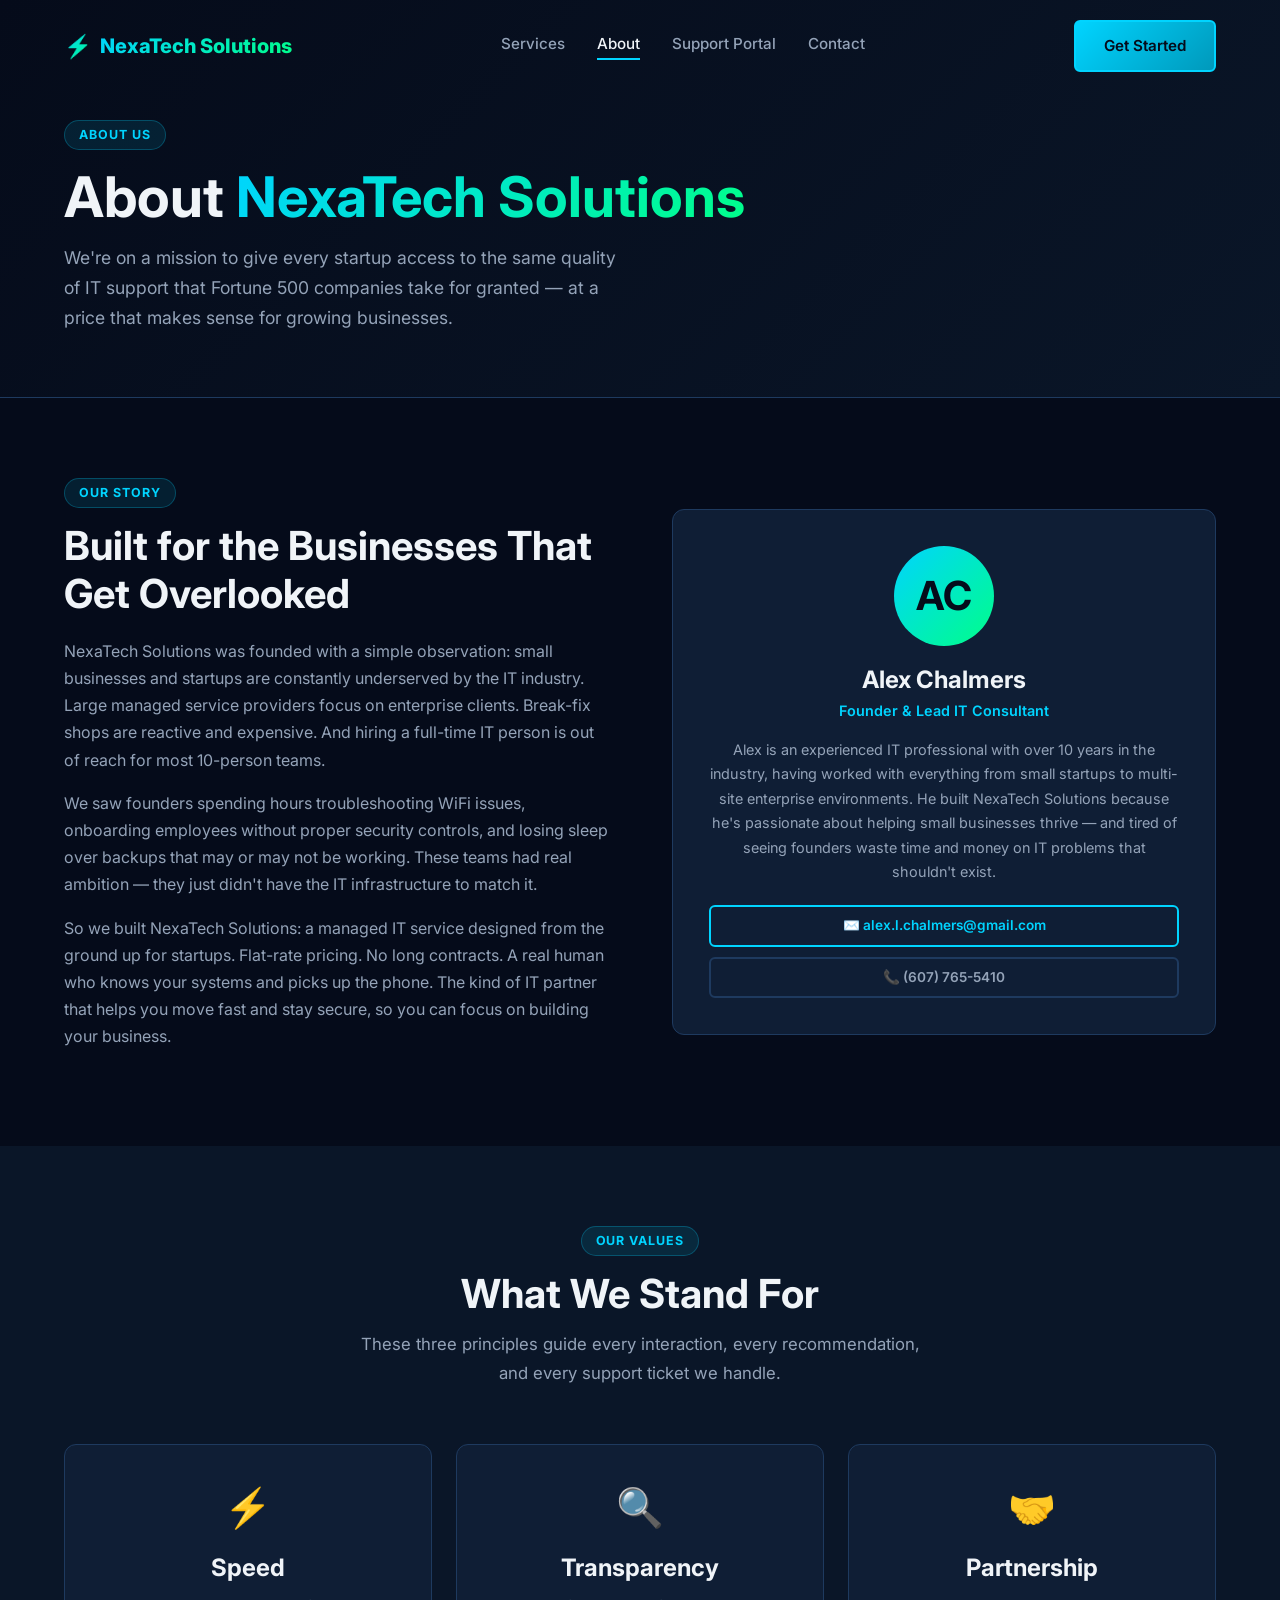
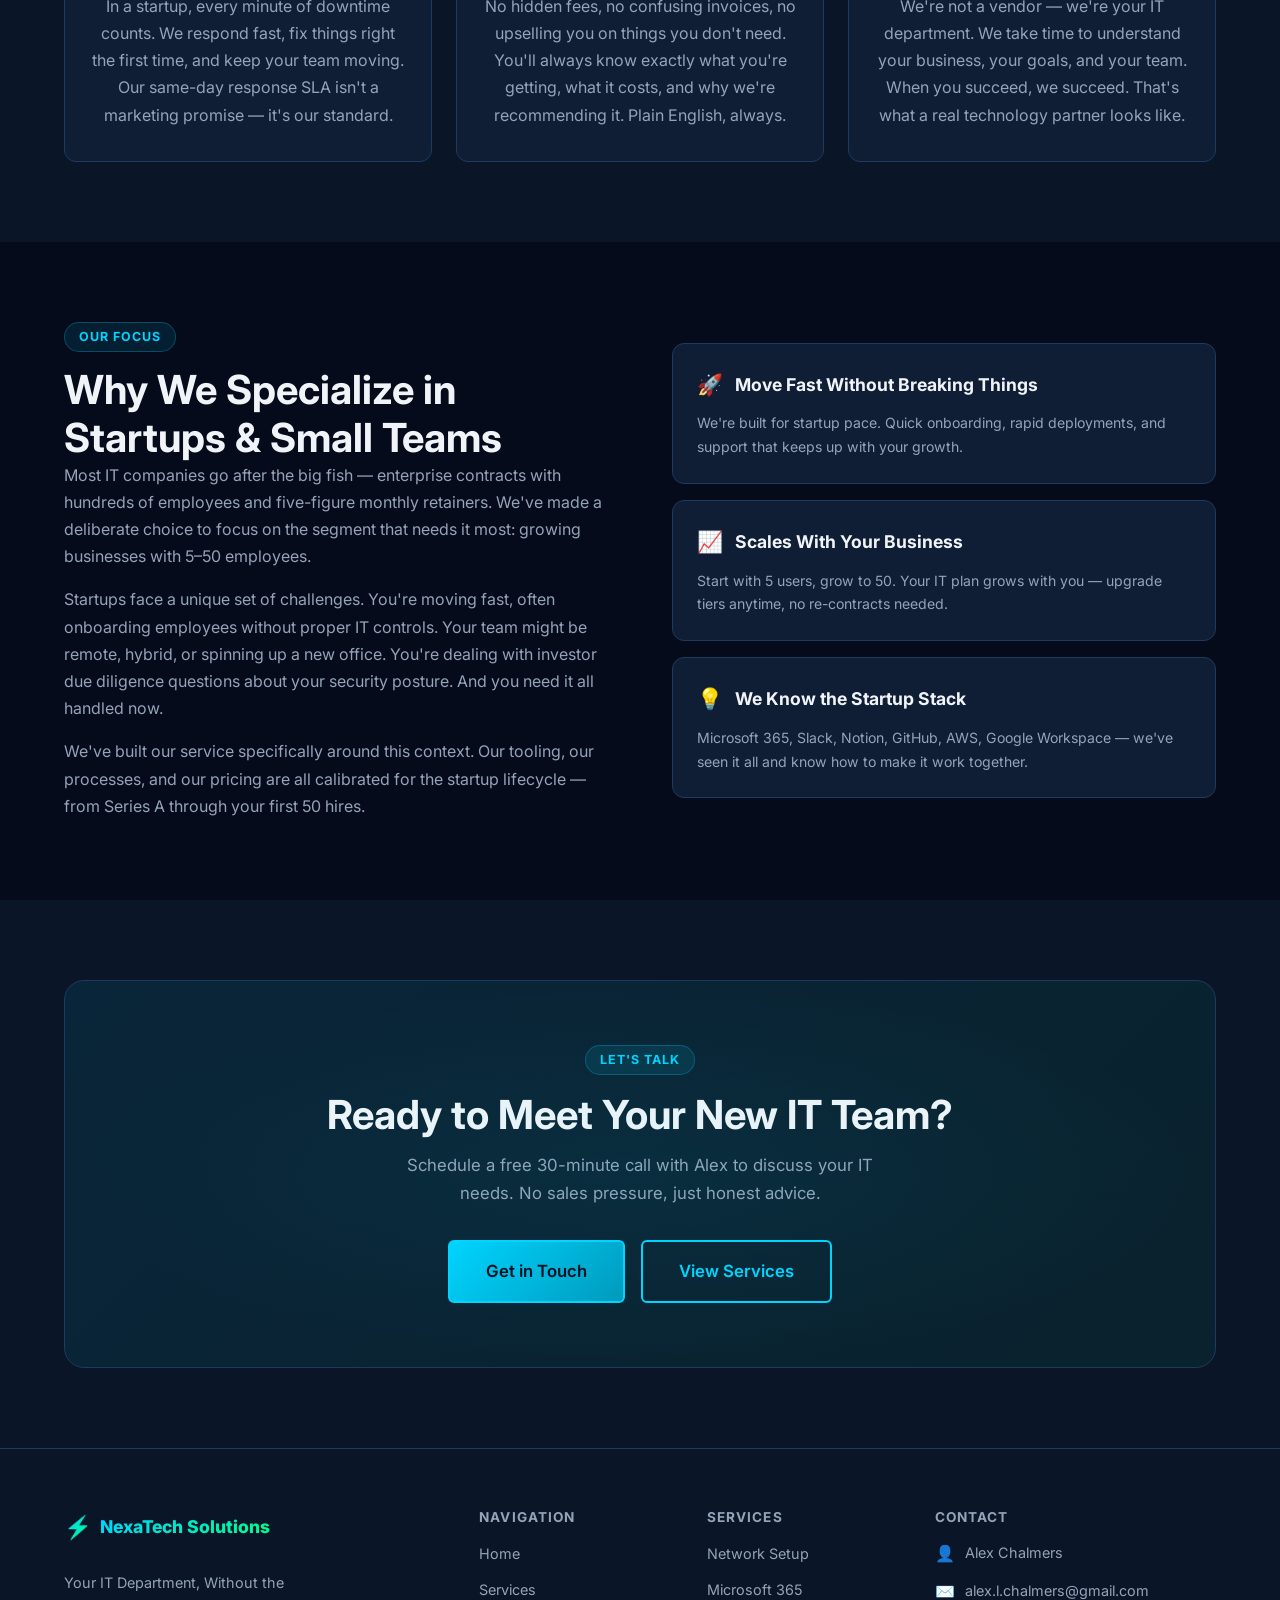
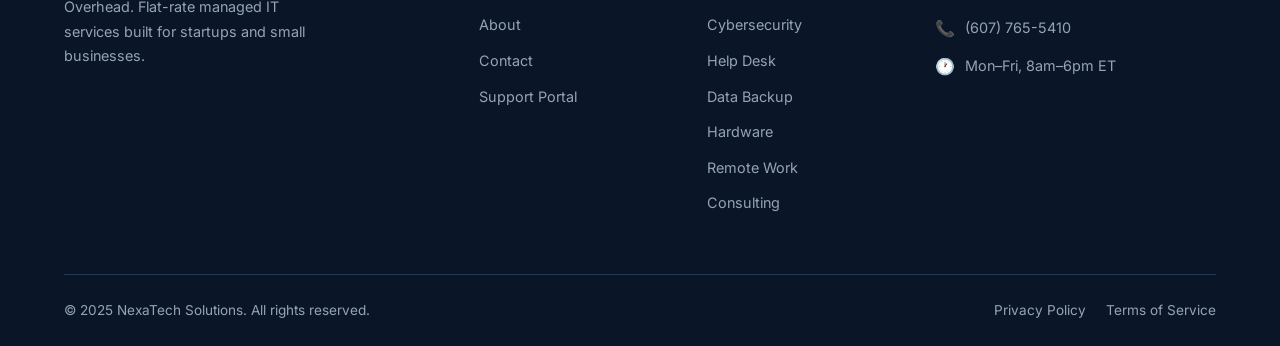
==== commit 2369c76e: "Add legal pages, staff management, and new-client planning tool - privacy-policy.html / terms-of-ser" ====
--- a/about.html
+++ b/about.html
@@ -5,7 +5,7 @@
   <meta name="viewport" content="width=device-width, initial-scale=1.0" />
   <meta name="description" content="About NexaTech Solutions — Founded by Alex Chalmers to give startups access to enterprise-level IT support without enterprise cost." />
   <title>About — NexaTech Solutions</title>
-  <link rel="stylesheet" href="assets/css/styles.css" />
+  <link rel="stylesheet" href="assets/css/styles.css?v=3" />
   <link rel="preconnect" href="https://fonts.googleapis.com" />
   <link rel="preconnect" href="https://fonts.gstatic.com" crossorigin />
   <link href="https://fonts.googleapis.com/css2?family=Inter:wght@300;400;500;600;700;800;900&display=swap" rel="stylesheet" />
@@ -62,6 +62,7 @@
           <p>NexaTech Solutions was founded with a simple observation: small businesses and startups are constantly underserved by the IT industry. Large managed service providers focus on enterprise clients. Break-fix shops are reactive and expensive. And hiring a full-time IT person is out of reach for most 10-person teams.</p>
           <p>We saw founders spending hours troubleshooting WiFi issues, onboarding employees without proper security controls, and losing sleep over backups that may or may not be working. These teams had real ambition — they just didn't have the IT infrastructure to match it.</p>
           <p>So we built NexaTech Solutions: a managed IT service designed from the ground up for startups. Flat-rate pricing. No long contracts. A real human who knows your systems and picks up the phone. The kind of IT partner that helps you move fast and stay secure, so you can focus on building your business.</p>
+          <!-- Hidden until we have real numbers to show — see conversation 2026-07-08
           <div style="display:flex;gap:32px;margin-top:32px;flex-wrap:wrap;">
             <div>
               <div style="font-size:2rem;font-weight:900;color:var(--accent-cyan);">50+</div>
@@ -76,6 +77,7 @@
               <div style="font-size:.9rem;color:var(--text-secondary);">Uptime Delivered</div>
             </div>
           </div>
+          -->
         </div>
 
         <div class="about-profile">
@@ -219,13 +221,13 @@
       <div class="footer-bottom">
         <p>&copy; 2025 NexaTech Solutions. All rights reserved.</p>
         <div style="display:flex;gap:20px;">
-          <a href="#">Privacy Policy</a>
-          <a href="#">Terms of Service</a>
+          <a href="privacy-policy.html">Privacy Policy</a>
+          <a href="terms-of-service.html">Terms of Service</a>
         </div>
       </div>
     </div>
   </footer>
 
-  <script src="assets/js/main.js?v=2"></script>
+  <script src="assets/js/main.js?v=6"></script>
 </body>
 </html>
--- a/assets/css/styles.css
+++ b/assets/css/styles.css
@@ -944,6 +944,8 @@
 .badge-pending { background: rgba(251,191,36,.12); color: #fbbf24; border: 1px solid rgba(251,191,36,.25); }
 .badge-inactive{ background: rgba(100,116,139,.12); color: #64748b; border: 1px solid rgba(100,116,139,.25); }
 .badge-new     { background: rgba(0,212,255,.15); color: var(--accent-cyan); border: 1px solid rgba(0,212,255,.3); }
+.badge-contacted { background: rgba(251,191,36,.15); color: #fbbf24; border: 1px solid rgba(251,191,36,.3); }
+.badge-converted { background: rgba(0,255,136,.15); color: var(--accent-green); border: 1px solid rgba(0,255,136,.3); }
 .badge-starter { background: rgba(148,163,184,.1); color: #94a3b8; border: 1px solid rgba(148,163,184,.2); }
 .badge-growth  { background: rgba(0,212,255,.1); color: var(--accent-cyan); border: 1px solid rgba(0,212,255,.2); }
 .badge-enterprise { background: rgba(0,255,136,.1); color: var(--accent-green); border: 1px solid rgba(0,255,136,.2); }
